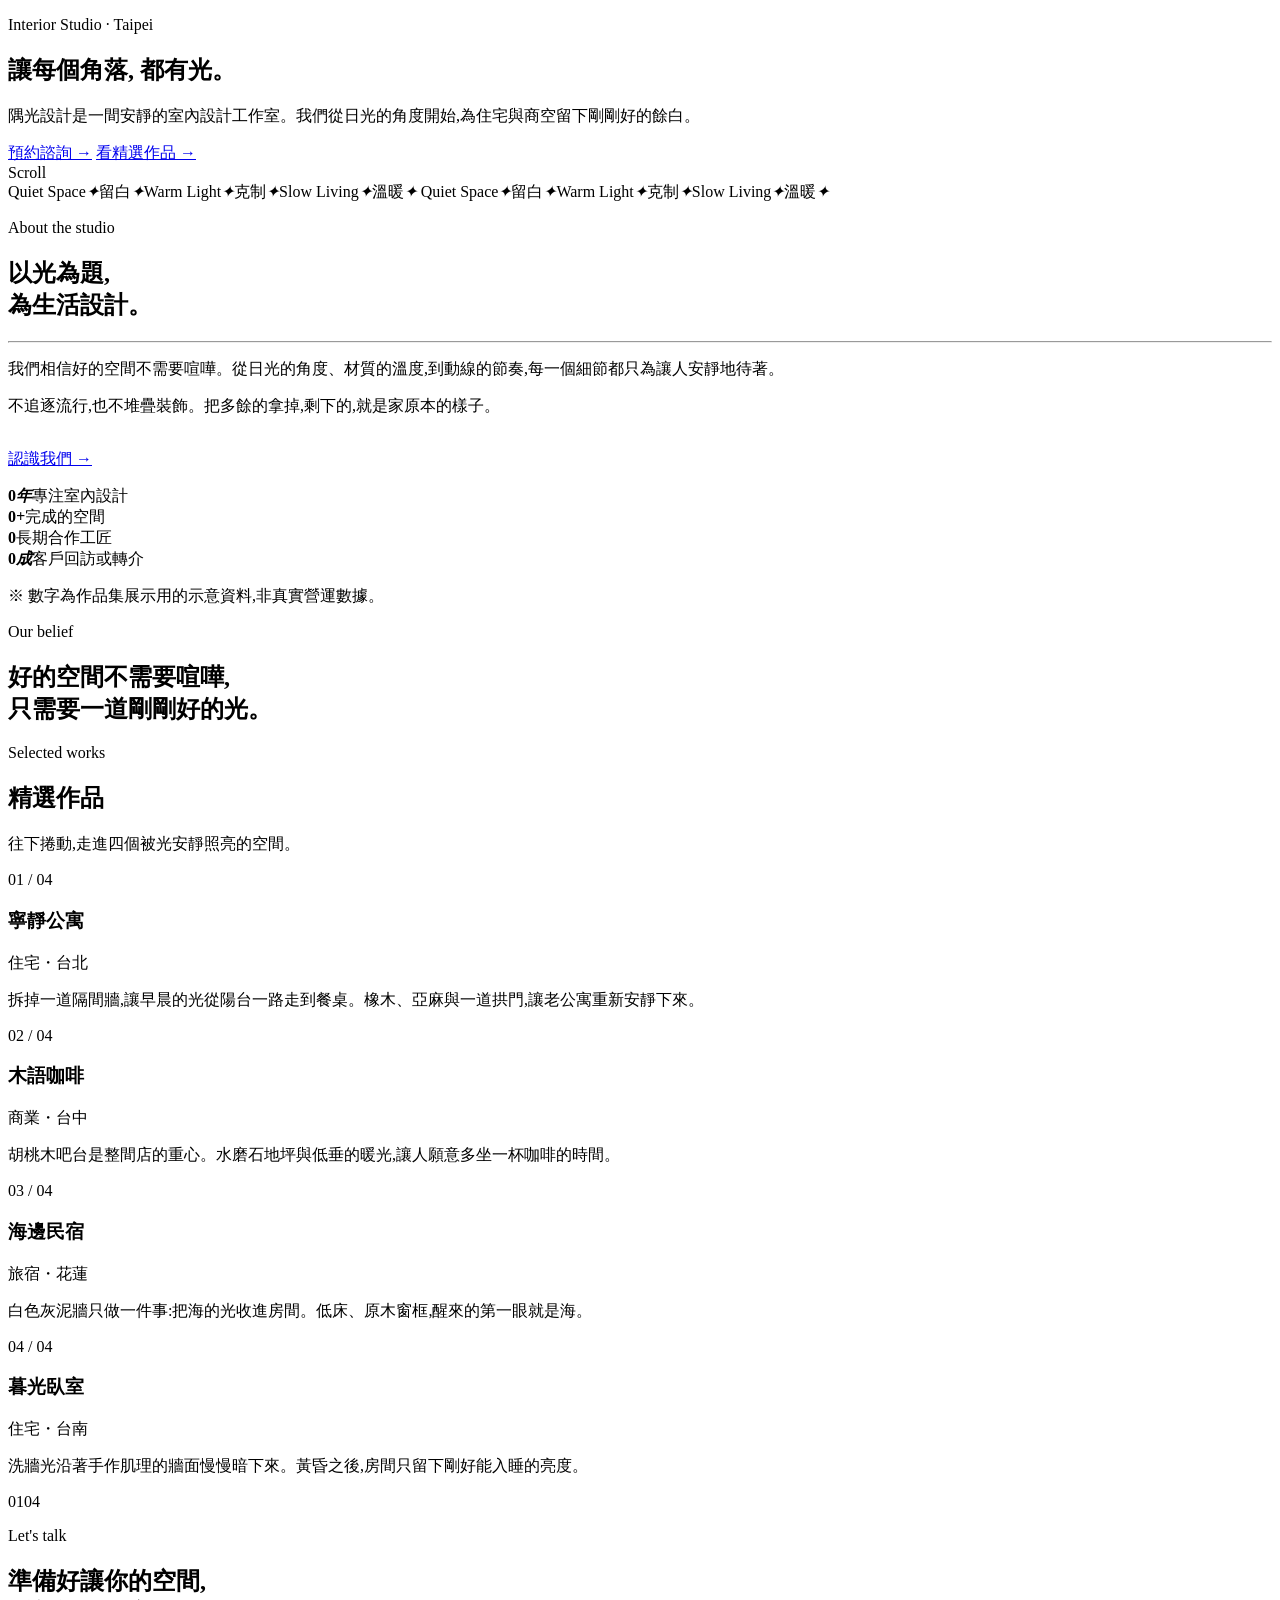
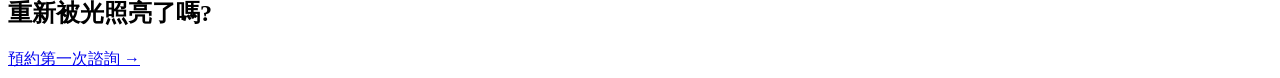
==== index.html @ 918dce72 "上架隅光設計網站:頁面" ====
<!doctype html>
<html lang="zh-Hant">
<head>
  <meta charset="utf-8">
  <meta name="viewport" content="width=device-width, initial-scale=1">
  <meta name="description" content="隅光設計 Corner Light:以光為題的室內設計工作室。安靜、克制、留白、溫暖。(虛構品牌,作品集展示用)">
  <meta name="theme-color" content="#f4f0ea">
  <title>首頁 | 隅光設計 Corner Light</title>
  <link rel="preconnect" href="https://fonts.googleapis.com">
  <link rel="preconnect" href="https://fonts.gstatic.com" crossorigin>
  <link href="https://fonts.googleapis.com/css2?family=Noto+Sans+TC:wght@300;400;500;700&display=swap" rel="stylesheet">
  <link rel="stylesheet" href="css/style.css">
  <noscript><style>.reveal,.fade-in{opacity:1!important;transform:none!important}.line>span{transform:none!important}</style></noscript>
</head>
<body data-page="home" data-title="首頁">
<div id="site-header"></div>

<main id="main">
  <!-- Hero:背景慢速視差、大字反向視差、滑鼠景深 -->
  <section class="hero" aria-labelledby="hero-title">
    <div class="par par--shade">
      <div class="depth" data-depth="14" data-scale="1.06">
        <div class="par-img" data-img="01-home-hero.jpg" data-speed="1" data-alt="夕陽斜照進寬敞客廳,紗簾後的光影落在灰泥牆面與橡木地板上"></div>
      </div>
    </div>
    <div class="hero-orb-wrap" data-speed="0.45" aria-hidden="true">
      <div class="hero-orb" data-depth="-30"></div>
    </div>
    <div class="hero-copy" data-speed="-0.22" data-fade>
      <div class="depth-copy" data-depth="-9">
        <p class="eyebrow eyebrow--light fade-in">Interior Studio · Taipei</p>
        <h1 class="hero-title" id="hero-title">
          <span class="line" style="--d:.15s"><span>讓每個角落,</span></span>
          <span class="line" style="--d:.32s"><span>都有光。</span></span>
        </h1>
        <p class="hero-sub fade-in">隅光設計是一間安靜的室內設計工作室。我們從日光的角度開始,為住宅與商空留下剛剛好的餘白。</p>
        <div class="btns fade-in">
          <a class="btn btn--solid" href="services.html#booking">預約諮詢 <span class="arr" aria-hidden="true">→</span></a>
          <a class="btn btn--light" href="#works">看精選作品 <span class="arr" aria-hidden="true">→</span></a>
        </div>
      </div>
    </div>
    <div class="scroll-hint" aria-hidden="true">Scroll</div>
  </section>

  <!-- 跑馬燈(純裝飾) -->
  <div class="marquee" aria-hidden="true">
    <div class="marquee-track">
      <span>Quiet Space</span><em>✦</em><span>留白</span><em>✦</em><span>Warm Light</span><em>✦</em><span>克制</span><em>✦</em><span>Slow Living</span><em>✦</em><span>溫暖</span><em>✦</em>
      <span>Quiet Space</span><em>✦</em><span>留白</span><em>✦</em><span>Warm Light</span><em>✦</em><span>克制</span><em>✦</em><span>Slow Living</span><em>✦</em><span>溫暖</span><em>✦</em>
    </div>
  </div>

  <!-- 品牌簡介 + 數字 -->
  <section class="section" aria-labelledby="intro-title">
    <div class="wrap">
      <div class="split">
        <div class="reveal">
          <p class="eyebrow">About the studio</p>
          <h2 class="h-section" id="intro-title">以光為題,<br>為生活設計。</h2>
          <hr class="rule">
          <p class="lead">我們相信好的空間不需要喧嘩。從日光的角度、材質的溫度,到動線的節奏,每一個細節都只為讓人安靜地待著。</p>
          <p class="lead">不追逐流行,也不堆疊裝飾。把多餘的拿掉,剩下的,就是家原本的樣子。</p>
          <p style="margin-top:2rem"><a class="btn" href="about.html">認識我們 <span class="arr" aria-hidden="true">→</span></a></p>
        </div>
        <div class="reveal" style="--d:.12s">
          <div class="stats">
            <div class="stat"><b data-count="12"><span>0</span><i>年</i></b><span>專注室內設計</span></div>
            <div class="stat"><b data-count="180"><span>0</span><i>+</i></b><span>完成的空間</span></div>
            <div class="stat"><b data-count="36"><span>0</span></b><span>長期合作工匠</span></div>
            <div class="stat"><b data-count="9"><span>0</span><i>成</i></b><span>客戶回訪或轉介</span></div>
          </div>
          <p class="fine">※ 數字為作品集展示用的示意資料,非真實營運數據。</p>
        </div>
      </div>
    </div>
  </section>

  <!-- 全幅視差引言帶 -->
  <section class="band" aria-label="品牌引言">
    <div class="par par--shade"><div class="par-img" data-img="02-home-band-a.jpg" data-speed="0.8"></div></div>
    <div class="band-copy reveal">
      <p class="eyebrow eyebrow--light">Our belief</p>
      <h2>好的空間不需要喧嘩,<br>只需要一道剛剛好的光。</h2>
    </div>
  </section>

  <!-- 精選作品:滾動驅動的全螢幕視差。每張圖 滑入 → cubic-out 放大到全螢幕 → 出現標題與介紹 → 換下一張 -->
  <section class="reel" id="works" aria-labelledby="works-title">
    <div class="reel-stage">
      <div class="reel-intro">
        <div class="wrap center">
          <p class="eyebrow">Selected works</p>
          <h2 class="h-section" id="works-title">精選作品</h2>
          <p class="lead">往下捲動,走進四個被光安靜照亮的空間。</p>
        </div>
      </div>
      <article class="reel-item" data-w="0.44" data-h="0.52" data-x="-0.08" aria-labelledby="work-1">
        <div class="reel-img" data-img="03-work-01.jpg" data-alt="橡木櫃體、亞麻沙發與拱形門洞的公寓客餐廳"></div>
        <div class="reel-shade" aria-hidden="true"></div>
        <div class="reel-grad" aria-hidden="true"></div>
        <div class="reel-text wrap">
          <p class="reel-no" data-rt>01 / 04</p>
          <h3 id="work-1" data-rt>寧靜公寓</h3>
          <p class="reel-meta" data-rt>住宅・台北</p>
          <p class="reel-desc" data-rt>拆掉一道隔間牆,讓早晨的光從陽台一路走到餐桌。橡木、亞麻與一道拱門,讓老公寓重新安靜下來。</p>
        </div>
      </article>
      <article class="reel-item" data-w="0.28" data-h="0.62" data-x="0.14" aria-labelledby="work-2">
        <div class="reel-img" data-img="04-work-02.jpg" data-alt="胡桃木吧台與水磨石地板的咖啡店"></div>
        <div class="reel-shade" aria-hidden="true"></div>
        <div class="reel-grad" aria-hidden="true"></div>
        <div class="reel-text wrap">
          <p class="reel-no" data-rt>02 / 04</p>
          <h3 id="work-2" data-rt>木語咖啡</h3>
          <p class="reel-meta" data-rt>商業・台中</p>
          <p class="reel-desc" data-rt>胡桃木吧台是整間店的重心。水磨石地坪與低垂的暖光,讓人願意多坐一杯咖啡的時間。</p>
        </div>
      </article>
      <article class="reel-item" data-w="0.46" data-h="0.52" data-x="0.06" aria-labelledby="work-3">
        <div class="reel-img" data-img="06-work-04.jpg" data-alt="白色灰泥牆與面海木窗的民宿客房"></div>
        <div class="reel-shade" aria-hidden="true"></div>
        <div class="reel-grad" aria-hidden="true"></div>
        <div class="reel-text wrap">
          <p class="reel-no" data-rt>03 / 04</p>
          <h3 id="work-3" data-rt>海邊民宿</h3>
          <p class="reel-meta" data-rt>旅宿・花蓮</p>
          <p class="reel-desc" data-rt>白色灰泥牆只做一件事:把海的光收進房間。低床、原木窗框,醒來的第一眼就是海。</p>
        </div>
      </article>
      <article class="reel-item" data-w="0.30" data-h="0.62" data-x="-0.12" aria-labelledby="work-4">
        <div class="reel-img" data-img="08-work-06.jpg" data-alt="黃昏光線洗過牆面的亞麻臥室"></div>
        <div class="reel-shade" aria-hidden="true"></div>
        <div class="reel-grad" aria-hidden="true"></div>
        <div class="reel-text wrap">
          <p class="reel-no" data-rt>04 / 04</p>
          <h3 id="work-4" data-rt>暮光臥室</h3>
          <p class="reel-meta" data-rt>住宅・台南</p>
          <p class="reel-desc" data-rt>洗牆光沿著手作肌理的牆面慢慢暗下來。黃昏之後,房間只留下剛好能入睡的亮度。</p>
        </div>
      </article>
      <div class="reel-count" aria-hidden="true"><span data-reel-cur>01</span><span class="reel-bar"><i></i></span><span>04</span></div>
    </div>
  </section>

  <!-- 結尾 CTA 視差帶 -->
  <section class="band" aria-labelledby="cta-title">
    <div class="par par--shade"><div class="par-img" data-img="09-home-band-b.jpg" data-speed="0.9"></div></div>
    <div class="band-copy reveal">
      <p class="eyebrow eyebrow--light">Let's talk</p>
      <h2 id="cta-title">準備好讓你的空間,<br>重新被光照亮了嗎?</h2>
      <a class="btn btn--solid" href="services.html#booking">預約第一次諮詢 <span class="arr" aria-hidden="true">→</span></a>
    </div>
  </section>
</main>

<div id="site-footer"></div>
<script src="js/main.js"></script>
</body>
</html>
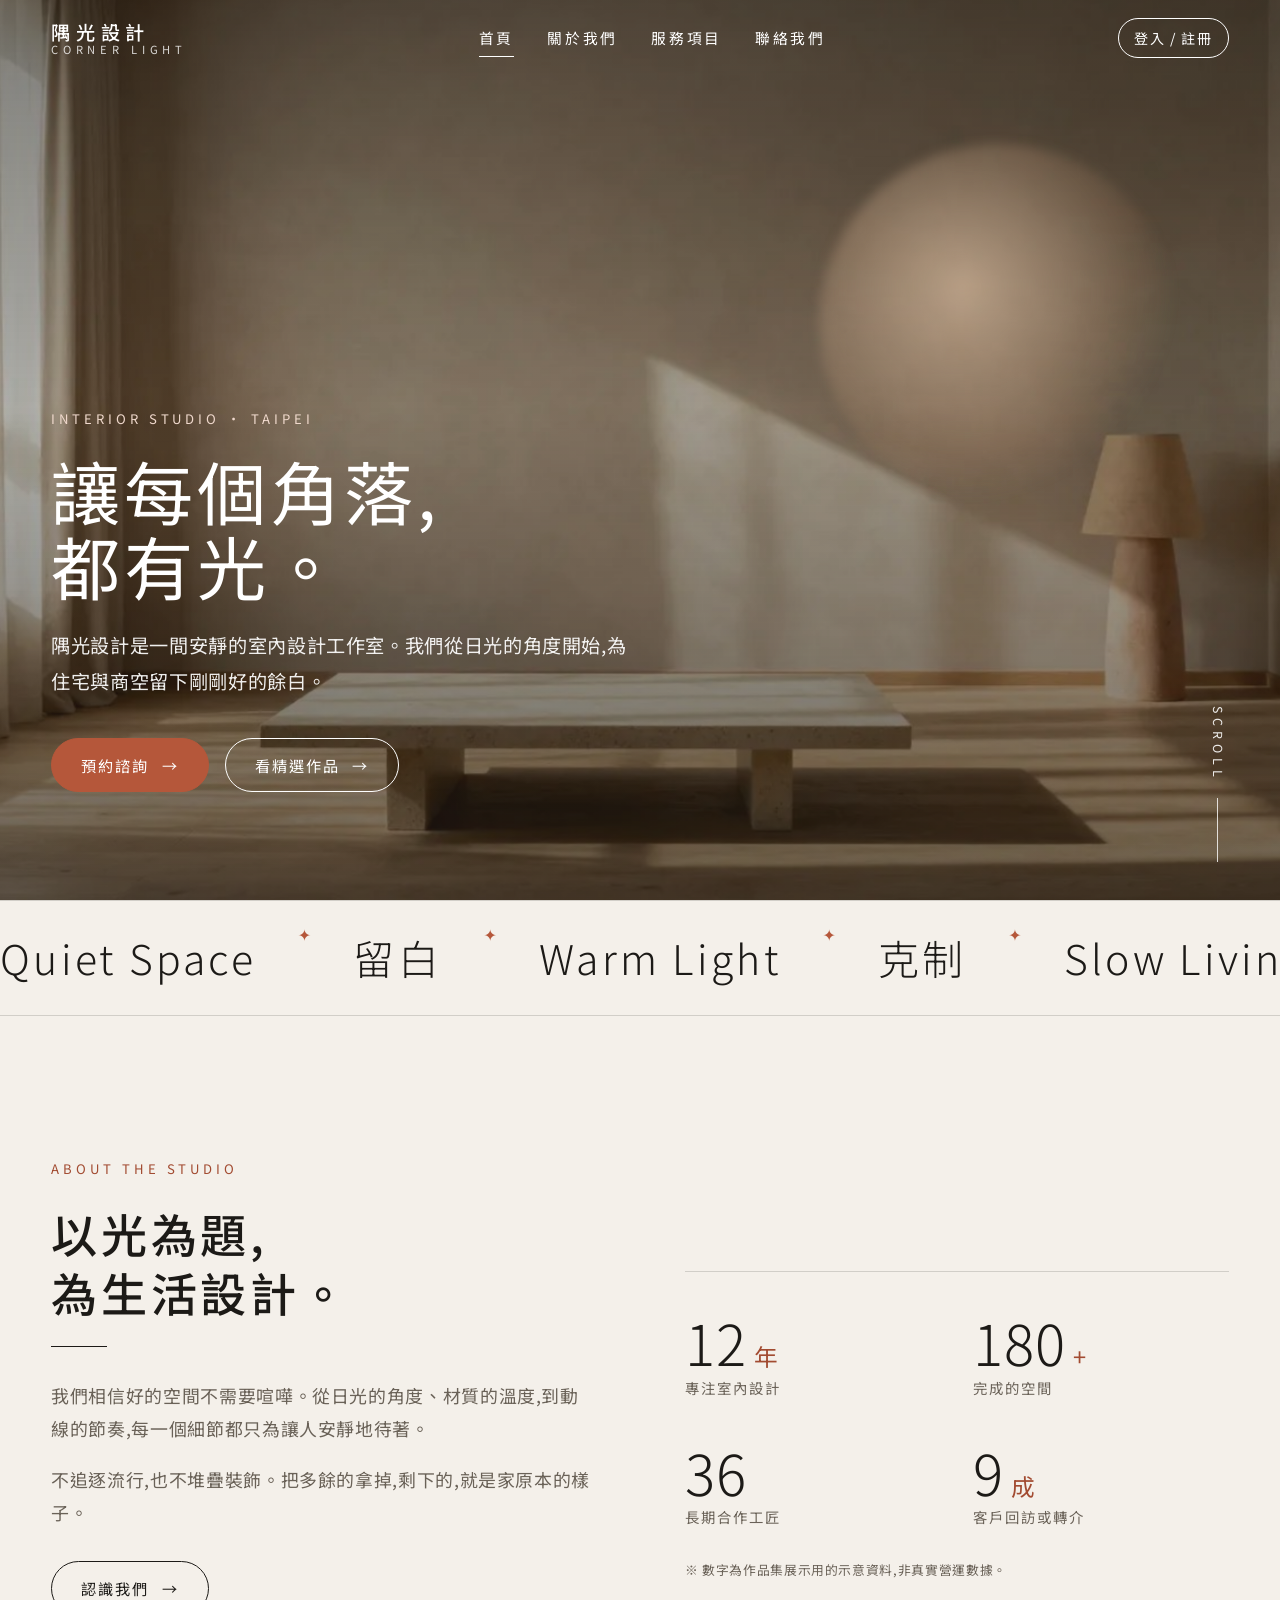
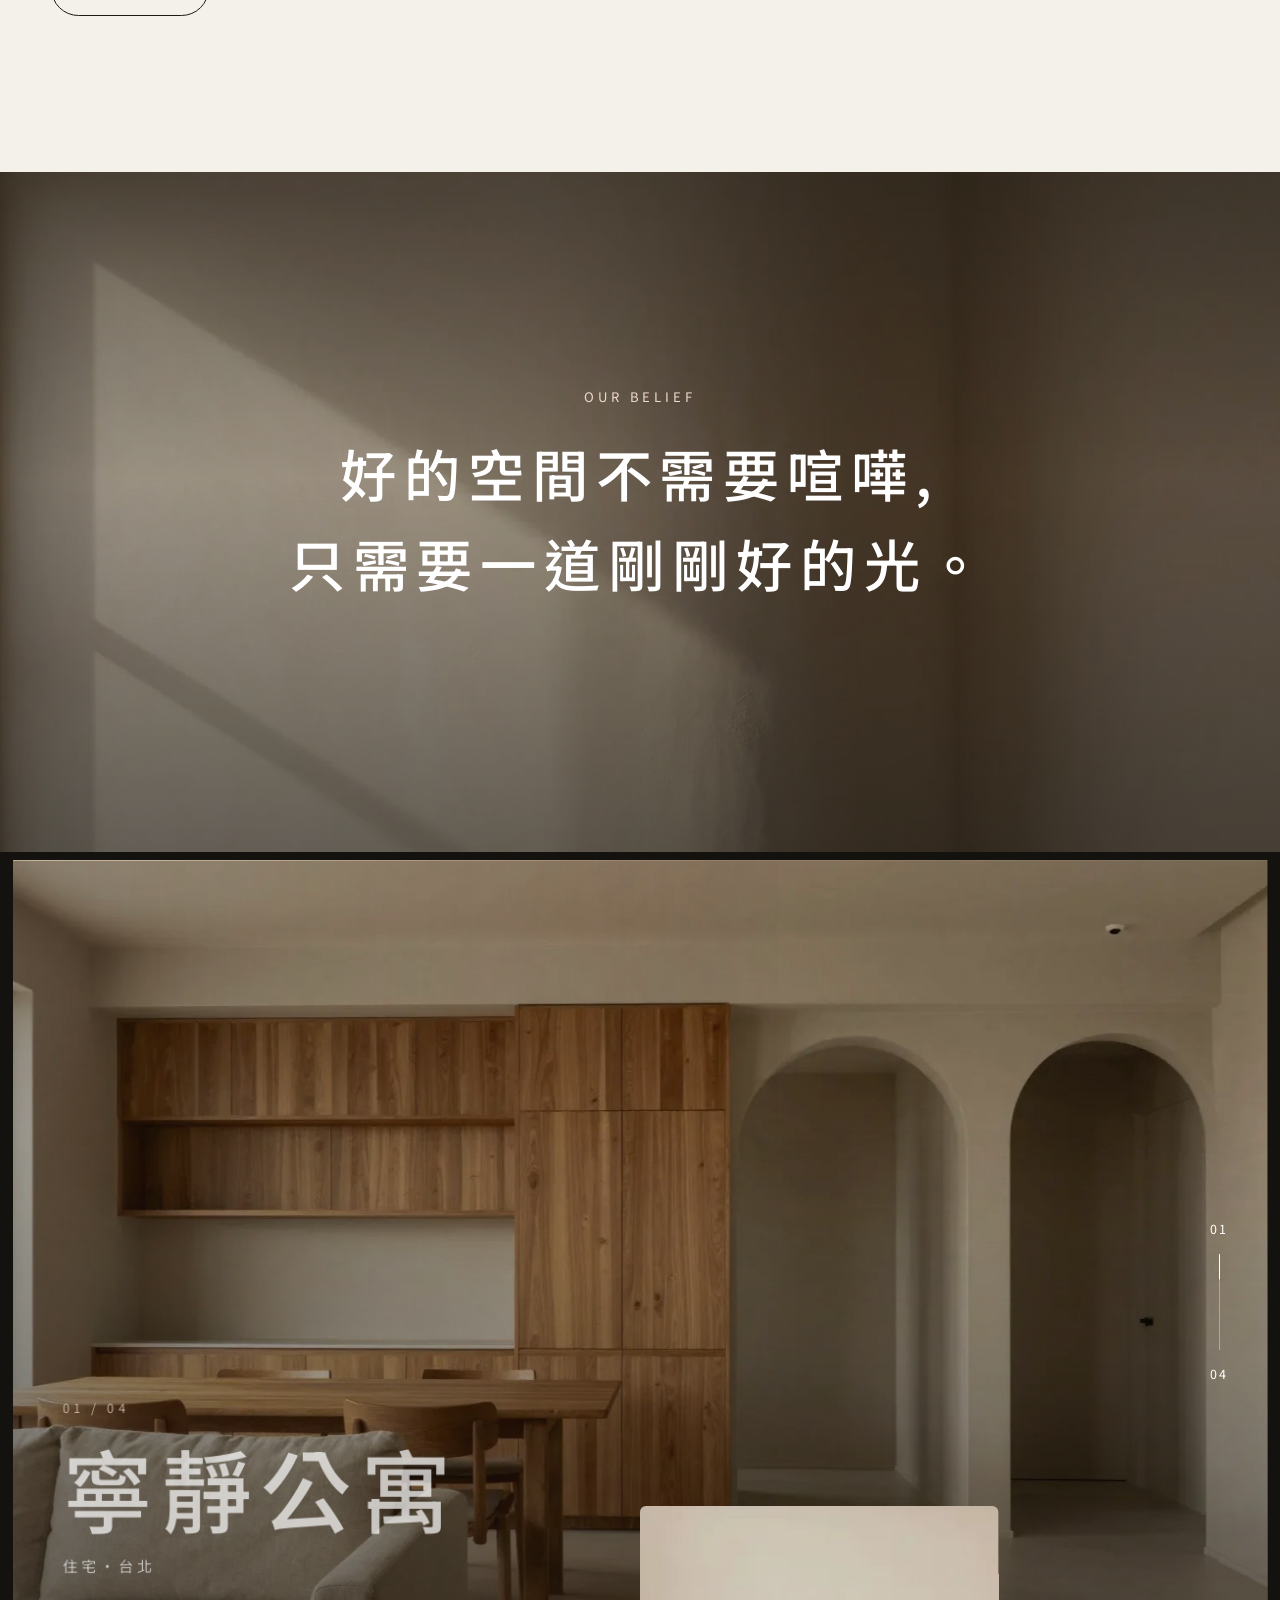
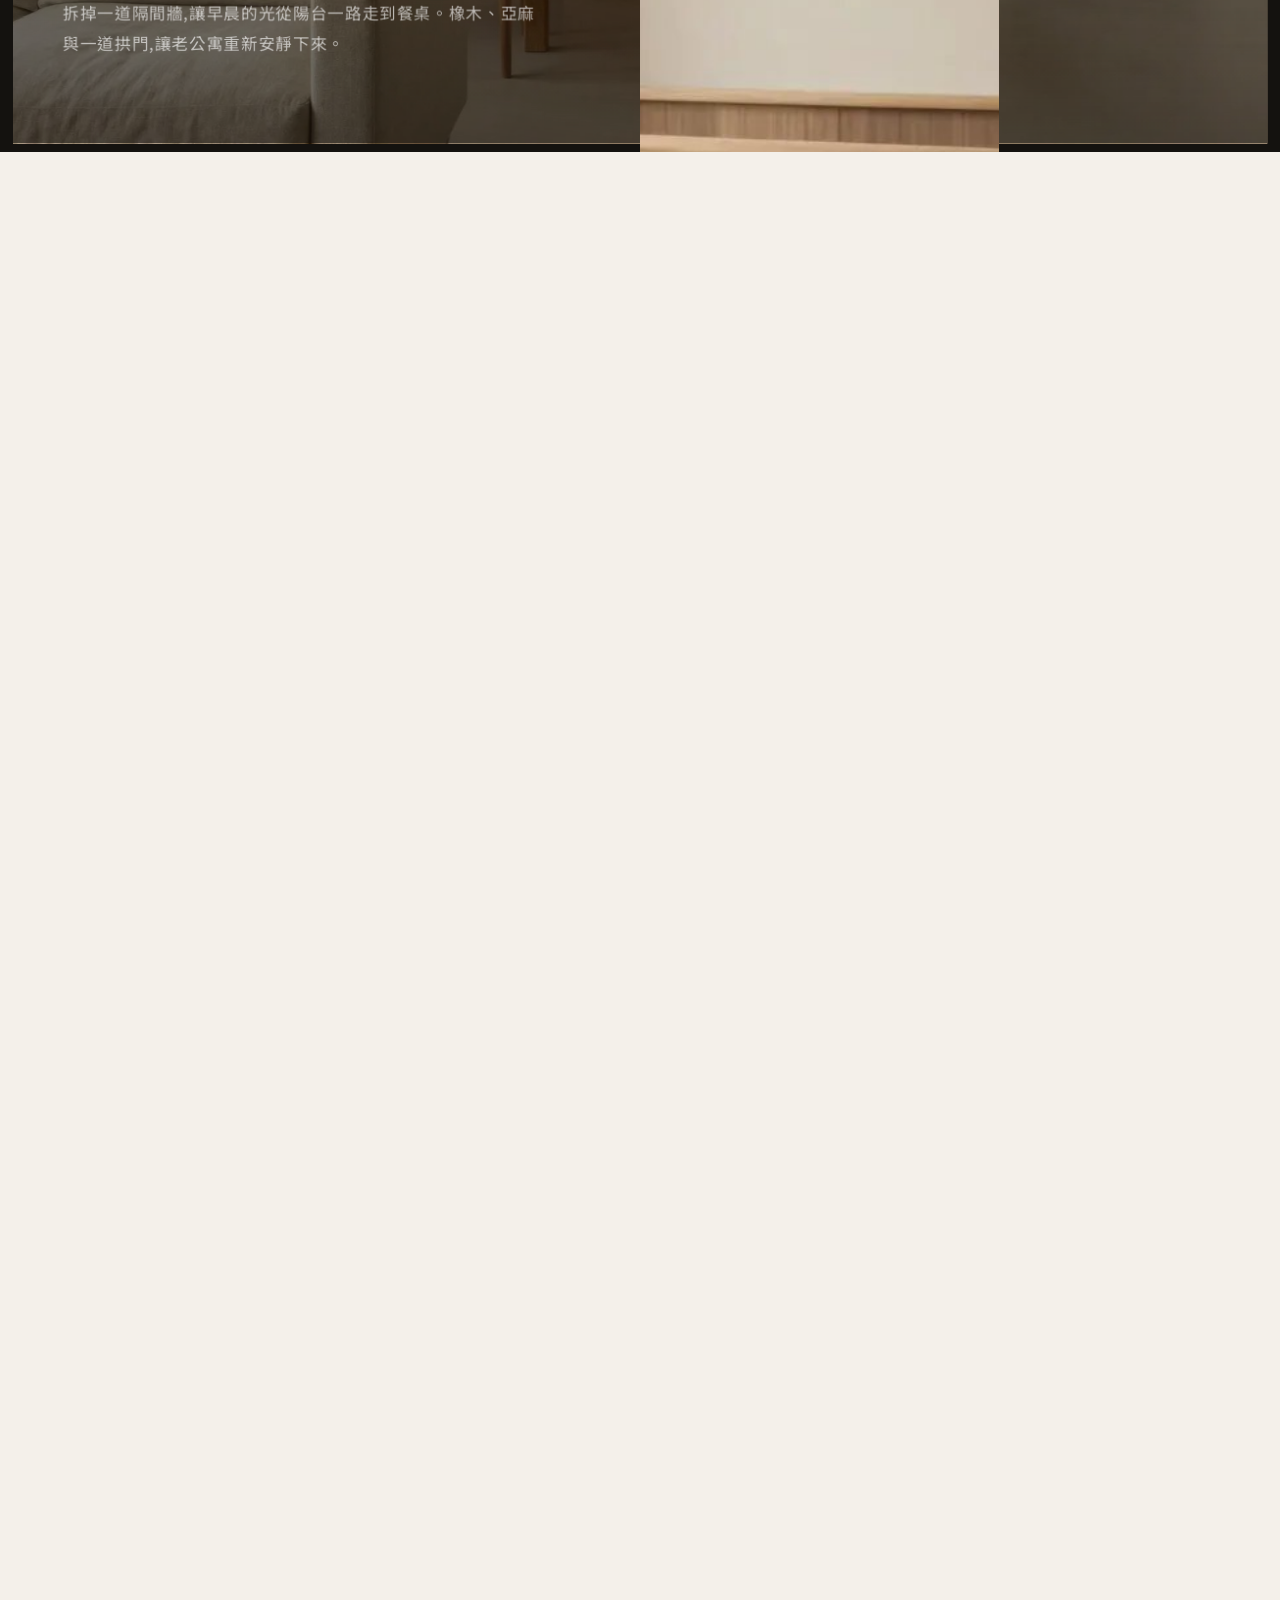
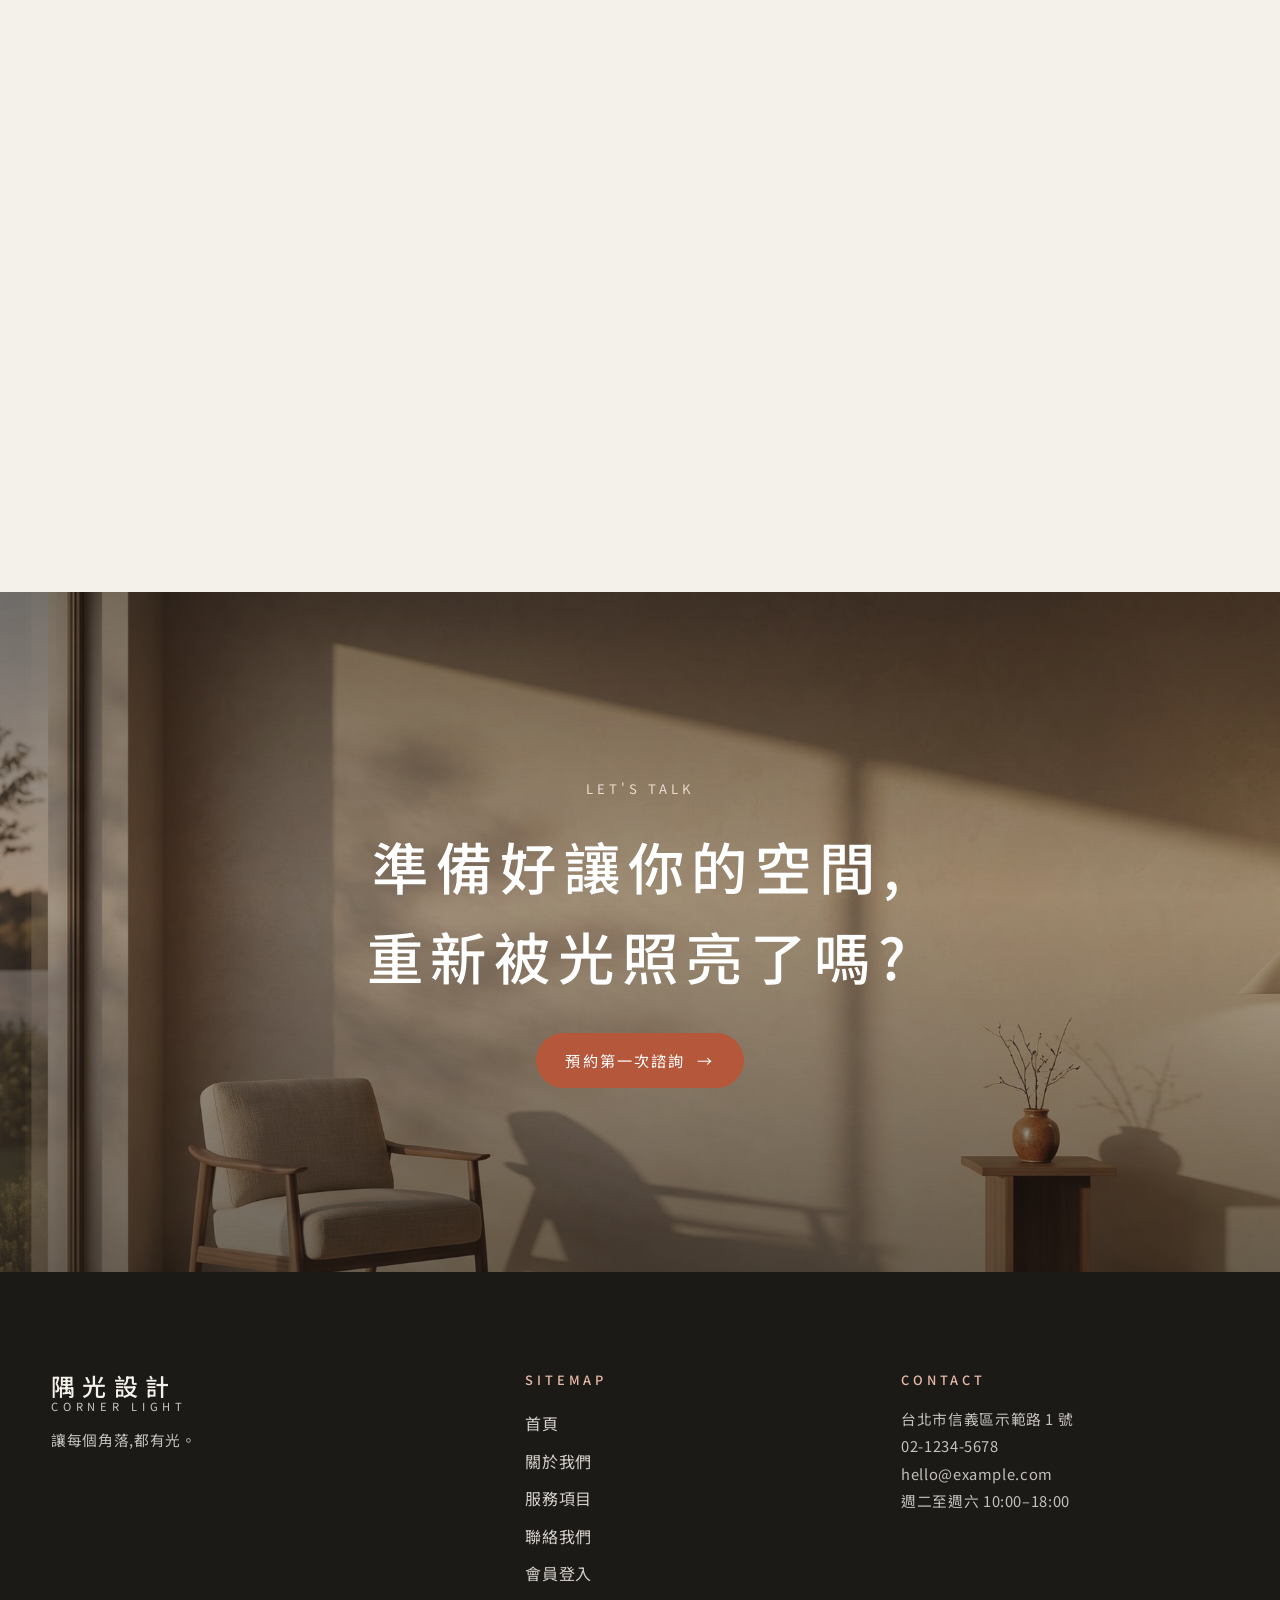
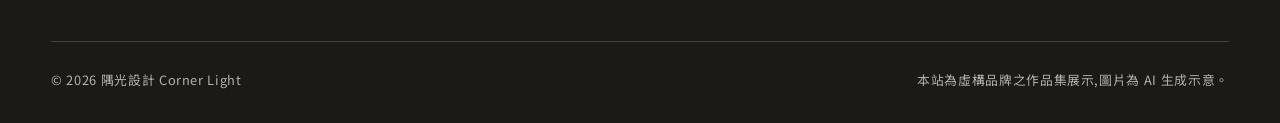
==== commit 4875acc2: "圓形作品展示、標題改思源宋體" ====
--- a/index.html
+++ b/index.html
@@ -8,7 +8,7 @@
   <title>首頁 | 隅光設計 Corner Light</title>
   <link rel="preconnect" href="https://fonts.googleapis.com">
   <link rel="preconnect" href="https://fonts.gstatic.com" crossorigin>
-  <link href="https://fonts.googleapis.com/css2?family=Noto+Sans+TC:wght@300;400;500;700&display=swap" rel="stylesheet">
+  <link href="https://fonts.googleapis.com/css2?family=Noto+Sans+TC:wght@300;400;500;700&family=Noto+Serif+TC:wght@400;500;600&display=swap" rel="stylesheet">
   <link rel="stylesheet" href="css/style.css">
   <noscript><style>.reveal,.fade-in{opacity:1!important;transform:none!important}.line>span{transform:none!important}</style></noscript>
 </head>
--- a/css/style.css
+++ b/css/style.css
@@ -0,0 +1,460 @@
+/* ==========================================================
+   隅光設計 Corner Light — 全站樣式
+   色彩、字體、間距皆用 CSS 變數管理,要換風格只改 :root 即可
+   ========================================================== */
+
+:root {
+  /* 色彩 */
+  --bg: #f4f0ea;            /* 暖米白 */
+  --bg-2: #ebe5db;          /* 較深的米色(區塊底色) */
+  --ink: #1c1a17;           /* 墨黑 */
+  --mute: #6a6258;          /* 次要文字(對比 5:1 以上) */
+  --line: rgba(28, 26, 23, .16);
+  --accent: #b5573a;        /* 陶土:按鈕底色、裝飾 */
+  --accent-ink: #a24b31;    /* 陶土(較深):小字用,確保 AA 對比 */
+  --error: #9a2f16;
+  --light: #f4f0ea;         /* 深色底上的文字 */
+
+  /* 字體 */
+  /* 全站統一:思源黑體 Noto Sans TC */
+  --sans: "Noto Sans TC", "Source Han Sans TC", "思源黑體", "PingFang TC", "Microsoft JhengHei", system-ui, sans-serif;
+  --serif: var(--sans);
+  --display: var(--sans);
+
+  /* 版面 */
+  --max: 1240px;
+  --gut: clamp(20px, 4vw, 56px);
+  --nav-h: 76px;
+  --ease: cubic-bezier(.2, .7, .1, 1);
+}
+
+/* ---------- 基礎 ---------- */
+*, *::before, *::after { box-sizing: border-box; }
+html { scroll-behavior: smooth; -webkit-text-size-adjust: 100%; }
+body {
+  margin: 0;
+  background: var(--bg);
+  color: var(--ink);
+  font-family: var(--sans);
+  font-weight: 400;
+  line-height: 1.85;
+  letter-spacing: .04em;
+  -webkit-font-smoothing: antialiased;
+  overflow-x: hidden;
+}
+body.no-scroll { overflow: hidden; }
+img { max-width: 100%; display: block; }
+a { color: inherit; text-decoration: none; }
+h1, h2, h3, h4 { font-family: var(--serif); font-weight: 500; letter-spacing: .08em; line-height: 1.3; margin: 0; }
+p { margin: 0 0 1em; }
+ul { margin: 0; padding: 0; list-style: none; }
+button { font: inherit; color: inherit; letter-spacing: inherit; }
+:focus-visible { outline: 2px solid var(--accent); outline-offset: 3px; }
+::selection { background: var(--accent); color: #fff; }
+
+.wrap { width: min(100% - 2 * var(--gut), var(--max)); margin-inline: auto; }
+.section { padding: clamp(72px, 11vw, 160px) 0; }
+.section--tint { background: var(--bg-2); }
+.section--dark { background: var(--ink); color: var(--light); }
+.center { text-align: center; }
+.vh { position: absolute; width: 1px; height: 1px; overflow: hidden; clip: rect(0 0 0 0); white-space: nowrap; }
+
+.skip {
+  position: fixed; left: 16px; top: -60px; z-index: 300;
+  background: var(--ink); color: var(--light); padding: .7em 1.2em; border-radius: 999px;
+}
+.skip:focus { top: 12px; }
+
+/* 小標:大寫、字距放寬 */
+.eyebrow {
+  font-family: var(--display);
+  font-size: .82rem;
+  letter-spacing: .3em;
+  text-transform: uppercase;
+  color: var(--accent-ink);
+  margin: 0 0 1.4rem;
+}
+.eyebrow--light { color: #f0d9cd; }
+.section--dark .eyebrow { color: #e6b9a5; }
+
+.h-section { font-size: clamp(1.7rem, 3.6vw, 2.9rem); margin-bottom: 1.4rem; }
+.lead { font-size: clamp(1rem, 1.4vw, 1.15rem); color: var(--mute); max-width: 38em; }
+.center .lead { margin-inline: auto; }
+.rule { width: 56px; height: 1px; background: var(--ink); border: 0; margin: 0 0 2rem; }
+.center .rule { margin-inline: auto; }
+
+/* ---------- 按鈕:圓角膠囊 + 箭頭微互動 ---------- */
+.btn {
+  --b: var(--ink);
+  display: inline-flex; align-items: center; gap: .8em;
+  min-height: 48px; padding: .8em 1.9em;
+  border: 1px solid var(--b); border-radius: 999px;
+  background: transparent; color: var(--b);
+  font-size: .95rem; letter-spacing: .14em; cursor: pointer; white-space: nowrap;
+  transition: background .4s var(--ease), color .4s var(--ease), border-color .4s var(--ease);
+}
+.btn .arr { display: inline-block; transition: transform .45s var(--ease); }
+.btn:hover .arr, .btn:focus-visible .arr { transform: translateX(6px); }
+.btn:hover { background: var(--b); color: var(--bg); }
+.btn--solid { background: var(--accent); border-color: var(--accent); color: #fff; }
+.btn--solid:hover { background: var(--ink); border-color: var(--ink); color: #fff; }
+.btn--light { --b: #fff; }
+.btn--light:hover { color: var(--ink); }
+.btn--sm { min-height: 44px; padding: .55em 1.3em; font-size: .85rem; }
+.btn[disabled] { opacity: .5; cursor: not-allowed; }
+.btns { display: flex; flex-wrap: wrap; gap: 1rem; }
+
+/* ---------- 頂部捲動進度條 ---------- */
+.progress { position: fixed; inset: 0 0 auto 0; height: 3px; z-index: 120; pointer-events: none; }
+.progress i { display: block; height: 100%; background: var(--accent); transform-origin: 0 50%; transform: scaleX(0); }
+
+/* ---------- 導覽列 ---------- */
+.site-header {
+  position: fixed; inset: 0 0 auto 0; z-index: 110;
+  color: #fff;
+  transition: transform .55s var(--ease), background .4s, color .4s, border-color .4s;
+  border-bottom: 1px solid transparent;
+}
+.site-header.solid {
+  background: rgba(244, 240, 234, .92);
+  -webkit-backdrop-filter: blur(10px); backdrop-filter: blur(10px);
+  color: var(--ink); border-bottom-color: var(--line);
+}
+.site-header.hide { transform: translateY(-100%); }
+.nav { display: flex; align-items: center; justify-content: space-between; gap: 2rem; height: var(--nav-h); }
+.logo { display: flex; flex-direction: column; line-height: 1.15; }
+.logo b { font-family: var(--serif); font-weight: 500; font-size: 1.2rem; letter-spacing: .3em; }
+.logo small { font-family: var(--display); font-size: .7rem; letter-spacing: .42em; opacity: .8; }
+.nav-links { display: flex; gap: clamp(1.2rem, 2.6vw, 2.6rem); }
+.nav-links a { position: relative; padding: .5em 0; font-size: .92rem; letter-spacing: .18em; }
+.nav-links a::after {
+  content: ""; position: absolute; left: 0; right: 0; bottom: .15em; height: 1px;
+  background: currentColor; transform: scaleX(0); transform-origin: 0 50%; transition: transform .5s var(--ease);
+}
+.nav-links a:hover::after, .nav-links a[aria-current="page"]::after { transform: scaleX(1); }
+.nav-auth { display: flex; align-items: center; gap: .9rem; font-size: .88rem; letter-spacing: .1em; }
+.nav-auth .hi { max-width: 9em; overflow: hidden; text-overflow: ellipsis; white-space: nowrap; }
+.nav-auth a, .nav-auth button {
+  display: inline-flex; align-items: center; min-height: 40px; padding: .3em 1.1em;
+  border: 1px solid currentColor; border-radius: 999px; background: none; cursor: pointer;
+  transition: background .3s, color .3s;
+}
+.nav-auth a:hover, .nav-auth button:hover { background: rgba(127, 127, 127, .25); }
+.nav-auth .plain { border: 0; padding-inline: .2em; text-decoration: underline; text-underline-offset: .3em; }
+.nav-auth .plain:hover { background: none; }
+
+.burger {
+  display: none; width: 48px; height: 48px; padding: 0; background: none; border: 0; cursor: pointer;
+  position: relative; color: inherit;
+}
+.burger i { position: absolute; left: 12px; right: 12px; height: 1.5px; background: currentColor; transition: transform .45s var(--ease), top .45s var(--ease); }
+.burger i:nth-child(1) { top: 19px; }
+.burger i:nth-child(2) { top: 28px; }
+body.menu-open .burger i:nth-child(1) { top: 23px; transform: rotate(45deg); }
+body.menu-open .burger i:nth-child(2) { top: 23px; transform: rotate(-45deg); }
+
+/* 手機全螢幕選單(與 header 同層,避免 backdrop-filter 破壞 fixed 定位) */
+.m-menu {
+  position: fixed; inset: 0; z-index: 105;
+  background: var(--ink); color: var(--light);
+  padding: calc(var(--nav-h) + 2.5rem) var(--gut) 2.5rem;
+  display: flex; flex-direction: column; justify-content: space-between;
+  opacity: 0; visibility: hidden; transition: opacity .45s var(--ease), visibility .45s;
+}
+body.menu-open .m-menu { opacity: 1; visibility: visible; }
+.m-menu nav { display: grid; gap: .4rem; }
+.m-menu nav a { font-family: var(--serif); font-size: clamp(1.9rem, 8vw, 2.8rem); letter-spacing: .2em; padding: .35em 0; border-bottom: 1px solid rgba(244, 240, 234, .16); }
+.m-menu nav a[aria-current="page"] { color: #e6b9a5; }
+.m-menu .nav-auth { flex-wrap: wrap; font-size: 1rem; }
+body.menu-open .site-header { color: var(--light); background: transparent; border-color: transparent; -webkit-backdrop-filter: none; backdrop-filter: none; transform: none; }
+
+/* ---------- 視差核心 ---------- */
+/* 容器 overflow:hidden;圖片高 136%、上下各留 18% 位移空間 */
+.par { position: relative; overflow: hidden; display: block; background: #8c7d69; }
+.par-img {
+  position: absolute; left: 0; right: 0; top: -18%; height: 136%;
+  display: block;
+  background-size: cover; background-position: center;
+  will-change: transform;
+  opacity: 0; transition: opacity 1.1s var(--ease);
+}
+.par-img.is-loaded, .par-img.img-missing { opacity: 1; }
+.par--shade::after {
+  content: ""; position: absolute; inset: 0; pointer-events: none;
+  background: linear-gradient(180deg, rgba(28, 26, 23, .55) 0%, rgba(28, 26, 23, .32) 45%, rgba(28, 26, 23, .62) 100%);
+}
+.zoom, .depth { position: absolute; inset: 0; display: block; }
+.zoom { transition: transform 1.6s var(--ease); }
+.work:hover .zoom, .work:focus-visible .zoom { transform: scale(1.07); }
+.depth { will-change: transform; }
+
+/* 缺圖時:漸層色塊 + 檔名(讓網站在缺圖時也能完整預覽) */
+.par-img.img-missing, .reel-img.img-missing {
+  background-image: linear-gradient(135deg, var(--g1, #a8967c), var(--g2, #6d5d49));
+}
+.par-img.img-missing::after {
+  content: attr(data-fname);
+  position: absolute; left: 1.2rem; top: calc(13.2% + 6rem);
+  font: 500 .72rem/1.4 ui-monospace, Menlo, Consolas, monospace; letter-spacing: .06em;
+  color: rgba(255, 255, 255, .92); padding: .35em .8em; border: 1px solid rgba(255, 255, 255, .5); border-radius: 999px;
+}
+
+/* ---------- Hero ---------- */
+.hero { position: relative; height: 100vh; height: 100svh; min-height: 620px; color: #fff; overflow: hidden; display: flex; align-items: flex-end; }
+.hero > .par { position: absolute; inset: 0; }
+.hero-orb-wrap { position: absolute; inset: 0; pointer-events: none; }
+.hero-orb {
+  position: absolute; right: 8%; top: 16%; width: clamp(180px, 28vw, 420px); aspect-ratio: 1; border-radius: 50%;
+  background: radial-gradient(circle at 40% 40%, rgba(255, 222, 190, .55), rgba(255, 196, 150, .12) 55%, transparent 70%);
+  mix-blend-mode: screen; filter: blur(6px);
+}
+.hero-copy { position: relative; z-index: 2; padding-bottom: clamp(72px, 12vh, 140px); width: min(100% - 2 * var(--gut), var(--max)); margin-inline: auto; }
+.hero-title { font-weight: 400; font-size: clamp(2.2rem, 5.4vw, 5rem); line-height: 1.08; letter-spacing: .06em; margin-bottom: 1.6rem; }
+.line { display: block; overflow: hidden; padding-bottom: .14em; margin-bottom: -.14em; }
+.line > span { display: block; transform: translateY(112%); transition: transform 1.2s var(--ease); transition-delay: var(--d, 0s); }
+body.ready .line > span { transform: none; }
+.hero-sub { max-width: 30em; font-size: clamp(1rem, 1.5vw, 1.2rem); color: rgba(255, 255, 255, .92); margin-bottom: 2.4rem; }
+.hero .fade-in, .page-hero .fade-in { opacity: 0; transform: translateY(18px); transition: opacity 1.1s var(--ease) .6s, transform 1.1s var(--ease) .6s; }
+body.ready .fade-in { opacity: 1; transform: none; }
+.scroll-hint {
+  position: absolute; right: var(--gut); bottom: 2.4rem; z-index: 2; writing-mode: vertical-rl;
+  font-family: var(--display); font-size: .78rem; letter-spacing: .4em; text-transform: uppercase; color: rgba(255, 255, 255, .9);
+  display: flex; align-items: center; gap: 1rem;
+}
+.scroll-hint::after { content: ""; width: 1px; height: 64px; background: rgba(255, 255, 255, .8); transform-origin: 0 0; animation: drip 2.4s var(--ease) infinite; }
+@keyframes drip { 0% { transform: scaleY(0); } 60% { transform: scaleY(1); } 100% { transform: scaleY(1); opacity: 0; } }
+
+/* 內頁 Hero */
+.page-hero { position: relative; height: 68vh; min-height: 440px; color: #fff; display: flex; align-items: flex-end; overflow: hidden; }
+.page-hero > .par { position: absolute; inset: 0; }
+.page-hero .hero-copy { padding-bottom: clamp(48px, 8vh, 90px); }
+.page-hero h1 { font-size: clamp(2.4rem, 6.4vw, 5.4rem); letter-spacing: .12em; margin-bottom: 1rem; }
+.page-hero p.hero-sub { margin-bottom: 0; }
+
+/* ---------- 跑馬燈 ---------- */
+.marquee { overflow: hidden; white-space: nowrap; border-block: 1px solid var(--line); padding: 1.2rem 0; background: var(--bg); }
+.marquee-track { display: inline-flex; animation: marq 46s linear infinite; }
+.marquee-track span { font-family: var(--display); font-weight: 300; font-size: clamp(1.5rem, 3.2vw, 2.6rem); letter-spacing: .08em; padding-right: 2.6rem; }
+.marquee-track em { font-style: normal; color: var(--accent); padding-right: 2.6rem; }
+@keyframes marq { to { transform: translateX(-50%); } }
+
+/* ---------- 版面區塊 ---------- */
+.split { display: grid; grid-template-columns: 1fr 1fr; gap: clamp(2rem, 7vw, 7rem); align-items: center; }
+.split--rev > .split-media { order: 2; }
+.split-media .par { aspect-ratio: 4 / 5; }
+.split-media--wide .par { aspect-ratio: 9 / 7; }
+
+.stats { display: grid; grid-template-columns: repeat(2, minmax(0, 1fr)); gap: 2.4rem 2rem; margin-top: clamp(3rem, 6vw, 5rem); border-top: 1px solid var(--line); padding-top: 2.4rem; }
+.stat b { display: flex; align-items: baseline; gap: .12em; white-space: nowrap; font-family: var(--display); font-weight: 300; font-size: clamp(2.6rem, 4.4vw, 4rem); line-height: 1.1; letter-spacing: .02em; }
+.stat b i { font-style: normal; font-size: .42em; font-weight: 400; letter-spacing: .06em; color: var(--accent-ink); }
+.stat > span { font-size: .9rem; color: var(--mute); letter-spacing: .14em; }
+.fine { font-size: .8rem; color: var(--mute); margin-top: 1.6rem; }
+
+/* 全幅視差帶 */
+.band { position: relative; height: clamp(440px, 76vh, 680px); color: #fff; display: grid; place-items: center; text-align: center; overflow: hidden; }
+.band > .par { position: absolute; inset: 0; }
+.band-copy { position: relative; z-index: 2; width: min(100% - 2 * var(--gut), 860px); }
+.band-copy h2 { font-size: clamp(1.8rem, 4.4vw, 3.6rem); letter-spacing: .14em; line-height: 1.6; margin-bottom: 2rem; }
+.band-copy .eyebrow { margin-bottom: 1.2rem; }
+
+/* ---------- 精選作品:滾動驅動的全螢幕視差(Reel) ----------
+   無 JS 或減少動態時:直式堆疊的靜態版面
+   JS 加上 .is-live 後:sticky 舞台,每張圖 滑入 → 放大到全螢幕 → 顯示標題介紹 */
+.reel { position: relative; background: var(--bg); }
+.reel-intro { padding: clamp(72px, 11vw, 160px) 0 3rem; }
+.reel-item { position: relative; height: 92vh; height: 92svh; min-height: 520px; margin: 0 0 1rem; overflow: hidden; color: #fff; background: #4a4036; }
+.reel-img { position: absolute; left: 0; right: 0; top: -10%; height: 120%; background-size: cover; background-position: center; will-change: transform; }
+.reel-img.img-missing::after {
+  content: attr(data-fname); position: absolute; left: 50%; top: 50%; transform: translate(-50%, -50%);
+  font: 500 .72rem/1.4 ui-monospace, Menlo, Consolas, monospace; color: rgba(255, 255, 255, .92);
+  padding: .35em .8em; border: 1px solid rgba(255, 255, 255, .5); border-radius: 999px; white-space: nowrap;
+}
+.reel-shade { position: absolute; inset: 0; background: #14120f; opacity: 0; pointer-events: none; }
+.reel-grad { position: absolute; inset: 0; pointer-events: none; background: linear-gradient(180deg, rgba(20, 18, 15, 0) 30%, rgba(20, 18, 15, .74) 100%), linear-gradient(90deg, rgba(20, 18, 15, .38), rgba(20, 18, 15, 0) 62%); }
+.reel-text { position: absolute; left: 0; right: 0; bottom: clamp(48px, 11vh, 120px); margin-inline: auto; z-index: 2; }
+.reel-text > * { will-change: transform, opacity; }
+.reel-no { font-size: .8rem; letter-spacing: .32em; color: #f0d9cd; margin-bottom: 1.1rem; font-variant-numeric: tabular-nums; }
+.reel-text h3 { font-size: clamp(2.4rem, 7.2vw, 6.6rem); font-weight: 500; letter-spacing: .1em; line-height: 1.15; margin-bottom: .7rem; }
+.reel-meta { font-size: .95rem; letter-spacing: .26em; color: rgba(255, 255, 255, .9); margin-bottom: 1.2rem; }
+.reel-desc { max-width: 30em; font-size: clamp(1rem, 1.3vw, 1.12rem); color: rgba(255, 255, 255, .92); margin: 0; }
+.reel-count { display: none; }
+
+/* 動態版:每張圖分配 190vh 的捲動距離 */
+.reel.is-live { height: calc(100vh + var(--n, 4) * 190vh); height: calc(100svh + var(--n, 4) * 190svh); }
+.reel.is-live .reel-stage { position: sticky; top: 0; height: 100vh; height: 100svh; overflow: hidden; }
+.reel.is-live .reel-stage { background: var(--bg); transition: background .6s var(--ease); }
+.reel.is-live .reel-stage.is-dark { background: #14120f; }
+.reel.is-live .reel-intro { position: absolute; inset: 0; display: grid; place-items: center; padding: 0; will-change: transform, opacity; }
+.reel.is-live .reel-item { position: absolute; inset: 0; height: auto; min-height: 0; margin: 0; transform: translate3d(0, 110%, 0); will-change: transform, clip-path; }
+.reel.is-live .reel-text > * { opacity: 0; }
+.reel.is-live .reel-grad { opacity: 0; }
+.reel.is-live .reel-count {
+  display: flex; flex-direction: column; align-items: center; gap: .8rem;
+  position: absolute; right: var(--gut); top: 50%; transform: translateY(-50%); z-index: 10;
+  color: #fff; font-size: .78rem; letter-spacing: .2em; font-variant-numeric: tabular-nums; opacity: 0; pointer-events: none;
+}
+.reel-bar { position: relative; width: 1px; height: 96px; background: rgba(255, 255, 255, .35); overflow: hidden; }
+.reel-bar i { position: absolute; inset: 0; background: #fff; transform-origin: 50% 0; transform: scaleY(0); }
+
+/* 理念 */
+.values { display: grid; grid-template-columns: repeat(3, 1fr); gap: clamp(1.5rem, 4vw, 4rem); margin-top: 3.4rem; }
+.value { border-top: 1px solid var(--ink); padding-top: 1.6rem; }
+.value .no { font-family: var(--display); font-size: 1.1rem; letter-spacing: .3em; color: var(--accent-ink); display: block; margin-bottom: 1rem; }
+.value h3 { font-size: 1.4rem; margin-bottom: .9rem; }
+.value p { color: var(--mute); margin: 0; }
+
+/* 團隊 */
+.team { display: grid; grid-template-columns: repeat(3, 1fr); gap: clamp(1rem, 3vw, 3rem); margin-top: 3.4rem; }
+.member .par { aspect-ratio: 3 / 4; }
+.member h3 { font-size: 1.25rem; margin: 1.2rem 0 .2rem; }
+.member small { display: block; color: var(--accent-ink); font-family: var(--display); font-size: .82rem; letter-spacing: .26em; text-transform: uppercase; margin-bottom: .6rem; }
+.member p { color: var(--mute); font-size: .95rem; margin: 0; }
+
+/* 時間軸 */
+.timeline { position: relative; margin-top: 3.4rem; padding-left: clamp(1.6rem, 4vw, 3rem); border-left: 1px solid rgba(244, 240, 234, .3); display: grid; gap: 2.6rem; }
+.tl { position: relative; display: grid; grid-template-columns: 7rem 1fr; gap: 1rem; }
+.tl::before { content: ""; position: absolute; left: calc(-1 * clamp(1.6rem, 4vw, 3rem) - 5px); top: .75em; width: 9px; height: 9px; border-radius: 50%; background: var(--accent); }
+.tl b { font-family: var(--display); font-weight: 400; font-size: 1.7rem; letter-spacing: .08em; line-height: 1.3; }
+.tl h3 { font-size: 1.15rem; margin-bottom: .3rem; }
+.tl p { margin: 0; color: rgba(244, 240, 234, .78); font-size: .95rem; }
+
+/* 服務區塊 */
+.svc { padding: clamp(56px, 8vw, 110px) 0; border-top: 1px solid var(--line); }
+.svc:first-of-type { border-top: 0; }
+.svc-no { font-family: var(--display); font-size: 1rem; letter-spacing: .3em; color: var(--accent-ink); }
+.svc h2 { font-size: clamp(1.7rem, 3.4vw, 2.6rem); margin: .6rem 0 1.2rem; }
+.svc ul { margin: 0 0 2rem; }
+.svc li { position: relative; padding: .55em 0 .55em 1.6em; border-bottom: 1px solid var(--line); color: var(--mute); }
+.svc li::before { content: ""; position: absolute; left: 0; top: 1.25em; width: 10px; height: 1px; background: var(--accent); }
+
+/* ---------- 表單 ---------- */
+.field { position: relative; display: grid; gap: .35rem; margin-bottom: 1.3rem; }
+.field label, .field .lbl { font-size: .82rem; letter-spacing: .18em; color: var(--mute); }
+.field input, .field select, .field textarea {
+  width: 100%; min-height: 48px; padding: .6em .1em; border: 0; border-bottom: 1px solid var(--ink); border-radius: 0;
+  background: transparent; font: inherit; color: var(--ink); letter-spacing: .05em;
+  transition: border-color .3s, box-shadow .3s;
+}
+.field textarea { min-height: 110px; resize: vertical; }
+.field input:focus, .field select:focus, .field textarea:focus { outline: none; border-bottom-color: var(--accent); box-shadow: 0 1px 0 var(--accent); }
+.field [aria-invalid="true"] { border-bottom-color: var(--error); box-shadow: 0 1px 0 var(--error); }
+.err { min-height: 1.3em; margin: 0; font-size: .82rem; color: var(--error); letter-spacing: .06em; }
+.form-msg { margin: 1rem 0 0; padding: .9em 1.2em; border-radius: 10px; background: rgba(181, 87, 58, .1); border: 1px solid rgba(181, 87, 58, .4); color: var(--ink); font-size: .92rem; }
+.form-msg[hidden] { display: none; }
+.form-row { display: grid; grid-template-columns: 1fr 1fr; gap: 0 1.6rem; }
+.note { font-size: .82rem; color: var(--mute); line-height: 1.7; }
+
+/* 預約:時段按鈕 */
+.slots { display: flex; flex-wrap: wrap; gap: .6rem; }
+.slot { position: relative; }
+.slot input { position: absolute; opacity: 0; inset: 0; width: 100%; height: 100%; margin: 0; cursor: pointer; }
+.slot span { display: inline-flex; align-items: center; min-height: 44px; padding: .4em 1.3em; border: 1px solid var(--ink); border-radius: 999px; font-variant-numeric: tabular-nums; transition: background .3s, color .3s; }
+.slot input:hover + span { background: rgba(28, 26, 23, .08); }
+.slot input:checked + span { background: var(--ink); color: var(--bg); }
+.slot input:focus-visible + span { outline: 2px solid var(--accent); outline-offset: 3px; }
+.slot input:disabled { cursor: not-allowed; }
+.slot input:disabled + span { color: #8b8378; border-color: #cbc3b7; background: rgba(28, 26, 23, .05); text-decoration: line-through; }
+.slots-hint { font-size: .85rem; color: var(--mute); margin: .3rem 0 0; }
+
+.booking { display: grid; grid-template-columns: 1.15fr .85fr; gap: clamp(2rem, 6vw, 6rem); align-items: start; }
+.booking-box { position: relative; }
+.gate {
+  position: absolute; inset: -14px; z-index: 5; display: grid; place-items: center; text-align: center; padding: 2rem;
+  background: rgba(244, 240, 234, .88); -webkit-backdrop-filter: blur(4px); backdrop-filter: blur(4px); border-radius: 14px; border: 1px dashed var(--line);
+}
+.gate[hidden] { display: none; }
+.gate h3 { font-size: 1.3rem; margin-bottom: .8rem; }
+.gate p { color: var(--mute); max-width: 24em; margin-inline: auto; }
+.panel { background: var(--bg-2); padding: clamp(1.4rem, 3vw, 2.2rem); border-radius: 14px; }
+.panel h3 { font-size: 1.2rem; margin-bottom: 1.2rem; }
+.my-list { display: grid; gap: .9rem; }
+.my-list li { display: flex; justify-content: space-between; align-items: center; gap: 1rem; padding: 1rem 0; border-bottom: 1px solid var(--line); }
+.my-list strong { display: block; font-family: var(--serif); font-weight: 500; letter-spacing: .1em; }
+.my-list span { display: block; font-size: .92rem; font-variant-numeric: tabular-nums; }
+.my-list small { display: block; color: var(--mute); font-size: .8rem; word-break: break-all; }
+.empty { color: var(--mute); font-size: .92rem; margin: 0; }
+.demo-note { border-left: 2px solid var(--accent); padding: .3em 0 .3em 1rem; margin-top: 1.6rem; color: var(--mute); font-size: .85rem; }
+
+/* 聯絡 */
+.contact-grid { display: grid; grid-template-columns: .9fr 1.1fr; gap: clamp(2rem, 6vw, 6rem); }
+.info dt { font-size: .78rem; letter-spacing: .26em; color: var(--accent-ink); font-family: var(--display); text-transform: uppercase; margin-top: 1.6rem; }
+.info dd { margin: .2rem 0 0; font-size: 1.05rem; }
+.info dd a { border-bottom: 1px solid var(--line); }
+.map { margin-top: 2.4rem; border: 1px solid var(--line); border-radius: 14px; overflow: hidden; background: var(--bg-2); }
+.map svg { display: block; width: 100%; height: auto; }
+.map figcaption { padding: .7rem 1rem; font-size: .78rem; color: var(--mute); border-top: 1px solid var(--line); }
+
+/* ---------- 登入 / 註冊 ---------- */
+.auth { min-height: 100vh; display: grid; grid-template-columns: 1fr 1fr; }
+.auth-side { position: relative; min-height: 100vh; }
+.auth-side .par { position: absolute; inset: 0; }
+.auth-side .quote { position: absolute; z-index: 2; left: var(--gut); right: var(--gut); bottom: 3.4rem; color: #fff; font-family: var(--serif); font-size: clamp(1.3rem, 2.4vw, 2rem); letter-spacing: .14em; line-height: 1.8; }
+.auth-main { display: grid; place-items: center; padding: calc(var(--nav-h) + 2rem) var(--gut) 3rem; }
+.auth-card { width: min(100%, 440px); }
+.tabs { display: grid; grid-template-columns: 1fr 1fr; border-bottom: 1px solid var(--line); margin-bottom: 2rem; }
+.tab { min-height: 52px; background: none; border: 0; border-bottom: 2px solid transparent; margin-bottom: -1px; cursor: pointer; font-family: var(--serif); font-size: 1.1rem; letter-spacing: .3em; color: var(--mute); transition: color .3s, border-color .3s; }
+.tab[aria-selected="true"] { color: var(--ink); border-bottom-color: var(--accent); }
+.auth-card .btn { width: 100%; justify-content: center; margin-top: .6rem; }
+.welcome p { color: var(--mute); }
+.welcome .btns { margin-top: 1.6rem; }
+
+/* ---------- Lightbox ---------- */
+.lb { position: fixed; inset: 0; z-index: 200; display: none; place-items: center; padding: 4vw; background: rgba(20, 18, 15, .93); }
+.lb.open { display: grid; animation: lbIn .4s var(--ease); }
+@keyframes lbIn { from { opacity: 0; } }
+.lb figure { margin: 0; max-width: min(1100px, 100%); max-height: 100%; color: var(--light); text-align: center; }
+.lb img { max-height: 76vh; max-width: 100%; margin-inline: auto; object-fit: contain; border-radius: 2px; }
+.lb .lb-ph { width: min(86vw, 900px); aspect-ratio: 3 / 2; max-height: 70vh; margin-inline: auto; display: grid; place-items: center; border-radius: 2px; background: linear-gradient(135deg, var(--g1, #a8967c), var(--g2, #6d5d49)); font: .8rem ui-monospace, Menlo, Consolas, monospace; }
+.lb figcaption { margin-top: 1rem; font-family: var(--serif); letter-spacing: .14em; }
+.lb figcaption small { display: block; opacity: .75; font-family: var(--sans); font-size: .85rem; }
+.lb-close { position: absolute; top: 14px; right: 14px; width: 48px; height: 48px; border-radius: 50%; border: 1px solid rgba(244, 240, 234, .5); background: none; color: var(--light); font-size: 1.4rem; cursor: pointer; display: grid; place-items: center; transition: background .3s; }
+.lb-close:hover { background: rgba(244, 240, 234, .15); }
+
+/* ---------- 頁尾 ---------- */
+.site-footer { background: var(--ink); color: var(--light); padding: clamp(56px, 8vw, 100px) 0 2rem; }
+.foot { display: grid; grid-template-columns: 1.3fr 1fr 1fr; gap: 3rem; padding-bottom: 3rem; border-bottom: 1px solid rgba(244, 240, 234, .18); }
+.foot .logo b { font-size: 1.5rem; }
+.foot p, .foot address { color: rgba(244, 240, 234, .78); font-style: normal; font-size: .92rem; margin: .8rem 0 0; }
+.foot h4 { font-family: var(--display); font-size: .8rem; letter-spacing: .3em; text-transform: uppercase; color: #e6b9a5; margin-bottom: 1rem; font-weight: 500; }
+.foot ul a { display: inline-block; padding: .25em 0; color: rgba(244, 240, 234, .85); }
+.foot ul a:hover { color: #fff; text-decoration: underline; text-underline-offset: .3em; }
+.foot-bottom { padding-top: 1.6rem; display: flex; flex-wrap: wrap; justify-content: space-between; gap: .6rem 2rem; font-size: .8rem; color: rgba(244, 240, 234, .7); }
+
+/* ---------- 進場動畫 ---------- */
+.reveal { opacity: 0; transform: translateY(32px); transition: opacity 1.1s var(--ease), transform 1.1s var(--ease); transition-delay: var(--d, 0s); }
+.reveal.in { opacity: 1; transform: none; }
+
+/* ---------- 響應式 ---------- */
+@media (max-width: 960px) {
+  .nav-links, .site-header .nav-auth { display: none; }
+  .burger { display: block; }
+  .split, .booking, .contact-grid { grid-template-columns: 1fr; }
+  .split--rev > .split-media { order: 0; }
+  .split-media .par { aspect-ratio: 4 / 3; }
+  .values, .team { grid-template-columns: 1fr; }
+  .team { max-width: 440px; margin-inline: auto; }
+  .foot { grid-template-columns: 1fr; gap: 2rem; }
+  .auth { grid-template-columns: 1fr; }
+  .auth-side { min-height: 34vh; }
+  .auth-side .quote { bottom: 1.6rem; }
+  .auth-main { padding-top: 2.4rem; }
+  .scroll-hint { display: none; }
+}
+@media (max-width: 560px) {
+  .form-row { grid-template-columns: 1fr; }
+  .tl { grid-template-columns: 1fr; gap: .2rem; }
+  .my-list li { flex-direction: column; align-items: flex-start; }
+  .hero-copy { padding-bottom: 88px; }
+}
+
+/* ---------- 減少動態:關閉視差與動畫 ---------- */
+.rm .par-img { top: 0; height: 100%; transform: none !important; }
+.rm .reveal, .rm .fade-in { opacity: 1; transform: none; transition: none; }
+.rm .line > span { transform: none; transition: none; }
+.rm .marquee-track, .rm .scroll-hint::after { animation: none; }
+.rm .zoom, .rm .depth { transform: none !important; }
+.rm .btn .arr, .rm .zoom { transition: none; }
+@media (prefers-reduced-motion: reduce) {
+  html { scroll-behavior: auto; }
+  *, *::before, *::after { animation-duration: .001s !important; animation-iteration-count: 1 !important; transition-duration: .001s !important; }
+}
